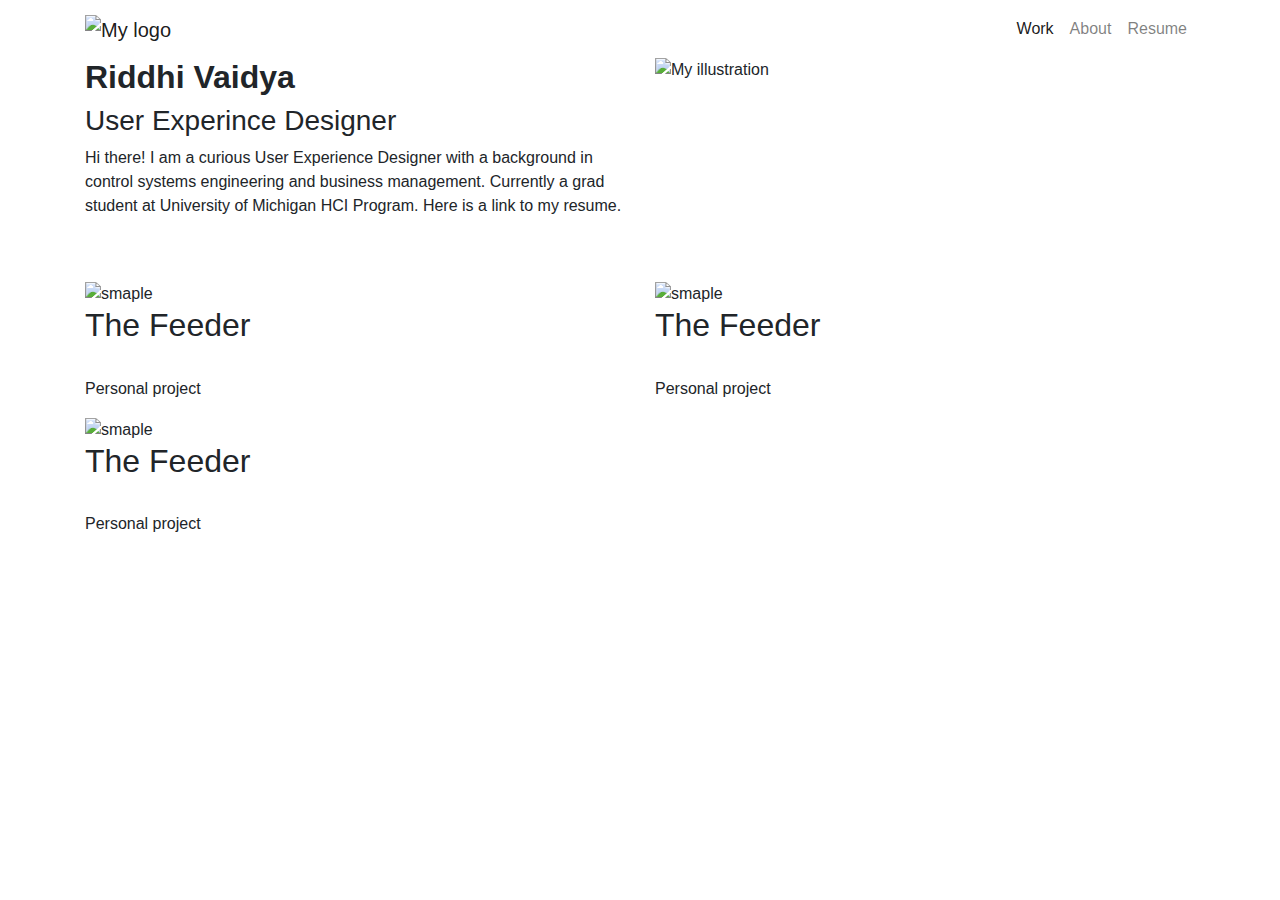
==== index.html @ ed8f0caf "Add files via upload" ====
<!DOCTYPE html>
<html lang="en">
  <head>
    <!-- Required meta tags -->
    <meta charset="utf-8">
    <meta name="viewport" content="width=device-width, initial-scale=1, shrink-to-fit=no">

    <!-- Styling -->
    <link rel="stylesheet" type="text/css" href="css/nf.css">
    <link rel="stylesheet" type="text/css" href="css/html5reset.css">
  <!--   <link rel="stylesheet" type="text/css" href="css/masterstylesheet.css">
     -->

    <!-- Bootstrap CSS -->
    <link rel="stylesheet" href="https://stackpath.bootstrapcdn.com/bootstrap/4.3.1/css/bootstrap.min.css" integrity="sha384-ggOyR0iXCbMQv3Xipma34MD+dH/1fQ784/j6cY/iJTQUOhcWr7x9JvoRxT2MZw1T" crossorigin="anonymous">

    <title>Menu</title>
   </head>
   <body>
      <section id="header">
        <div class="container-fluid">
          <nav class="navbar navbar-expand-md navbar-light">
            <div class="container">
              <a href="menu.html" class="navbar-brand">
                <img src="logofornav.png" alt="My logo">
              </a>
              <button class="navbar-toggler" type="button" data-toggle="collapse" data-target="#navbarSupportedContent" aria-controls="navbarSupportedContent" aria-label="Toggle navigation">
                <span class="navbar-toggler-icon"></span>
                
              </button>

              <div class="collapse navbar-collapse" id="navbarSupportedContent">
                <ul class="navbar-nav ml-auto">
                  <li class="nav-item active">
                    <a href="menu.html" class="nav-link">Work</a>
                  </li>

                  <li class="nav-item">
                    <a href="#" class="nav-link">About</a>
                  </li>

                  <li class="nav-item">
                    <a href="#" class="nav-link">Resume</a>
                  </li>
                </ul>
              </div>
            </div>
          </nav>
        </div>
        
      </section>

    	<!-- Main content-Menu -->
   		<section class="team-area">
        <div class="container">
          <div nav-bar>
            
          </div>
          
        </div>
   			<div class="container">
   				<div class="row">
   					<div class="col-xs-12 col-sm-12 col-md-6">
   						<div class="main-banner">
   							<h2><strong>Riddhi Vaidya</strong></h2>
   							<h3>User Experince Designer</h3>
   							<p>Hi there! I am a curious User Experience Designer with a background in control systems engineering and business management. Currently a grad student at University of Michigan HCI Program. Here is a link to my resume.</p>
   						</div>
   					</div>
   					<div class="col-xs-12 col-sm-12 col-md-6">
   						<div class="main-illustration">
   							<img src="home_page_illustration.png" alt="My illustration">
   						</div>
   					</div>
   				</div>
   				<br>
   				<br>
   			<!-- <h3 class="section-heading">Norfolk Menu</h3> -->
   				<div class="row">
            <div class="col-xs-12 col-sm-6 col-md-6 cover">
              <img src="home_page_illustration.png" class="thumbnail" alt="smaple">
              <div class="overlay">
                <h2>The Feeder</h2>
                <br>
                <p>Personal project</p>
              </div>
            </div>
   					
   					<div class="col-xs-12 col-sm-6 col-md-6 cover">
              <img src="home_page_illustration.png" class="thumbnail" alt="smaple">
              <div class="overlay">
                <h2>The Feeder</h2>
                <br>
                <p>Personal project</p>
              </div>
            </div>

            <div class="col-xs-12 col-sm-6 col-md-6 cover">
              <img src="home_page_illustration.png" class="thumbnail" alt="smaple">
              <div class="overlay">
                <h2>The Feeder</h2>
                <br>
                <p>Personal project</p>
              </div>
            </div>
   				</div>
   			</div>
   		</section>


	   	<script src="https://code.jquery.com/jquery-3.3.1.slim.min.js" integrity="sha384-q8i/X+965DzO0rT7abK41JStQIAqVgRVzpbzo5smXKp4YfRvH+8abtTE1Pi6jizo" crossorigin="anonymous"></script>
	    <script src="https://cdnjs.cloudflare.com/ajax/libs/popper.js/1.14.7/umd/popper.min.js" integrity="sha384-UO2eT0CpHqdSJQ6hJty5KVphtPhzWj9WO1clHTMGa3JDZwrnQq4sF86dIHNDz0W1" crossorigin="anonymous"></script>
	    <script src="https://stackpath.bootstrapcdn.com/bootstrap/4.3.1/js/bootstrap.min.js" integrity="sha384-JjSmVgyd0p3pXB1rRibZUAYoIIy6OrQ6VrjIEaFf/nJGzIxFDsf4x0xIM+B07jRM" crossorigin="anonymous"></script>
   </body>
  </html>
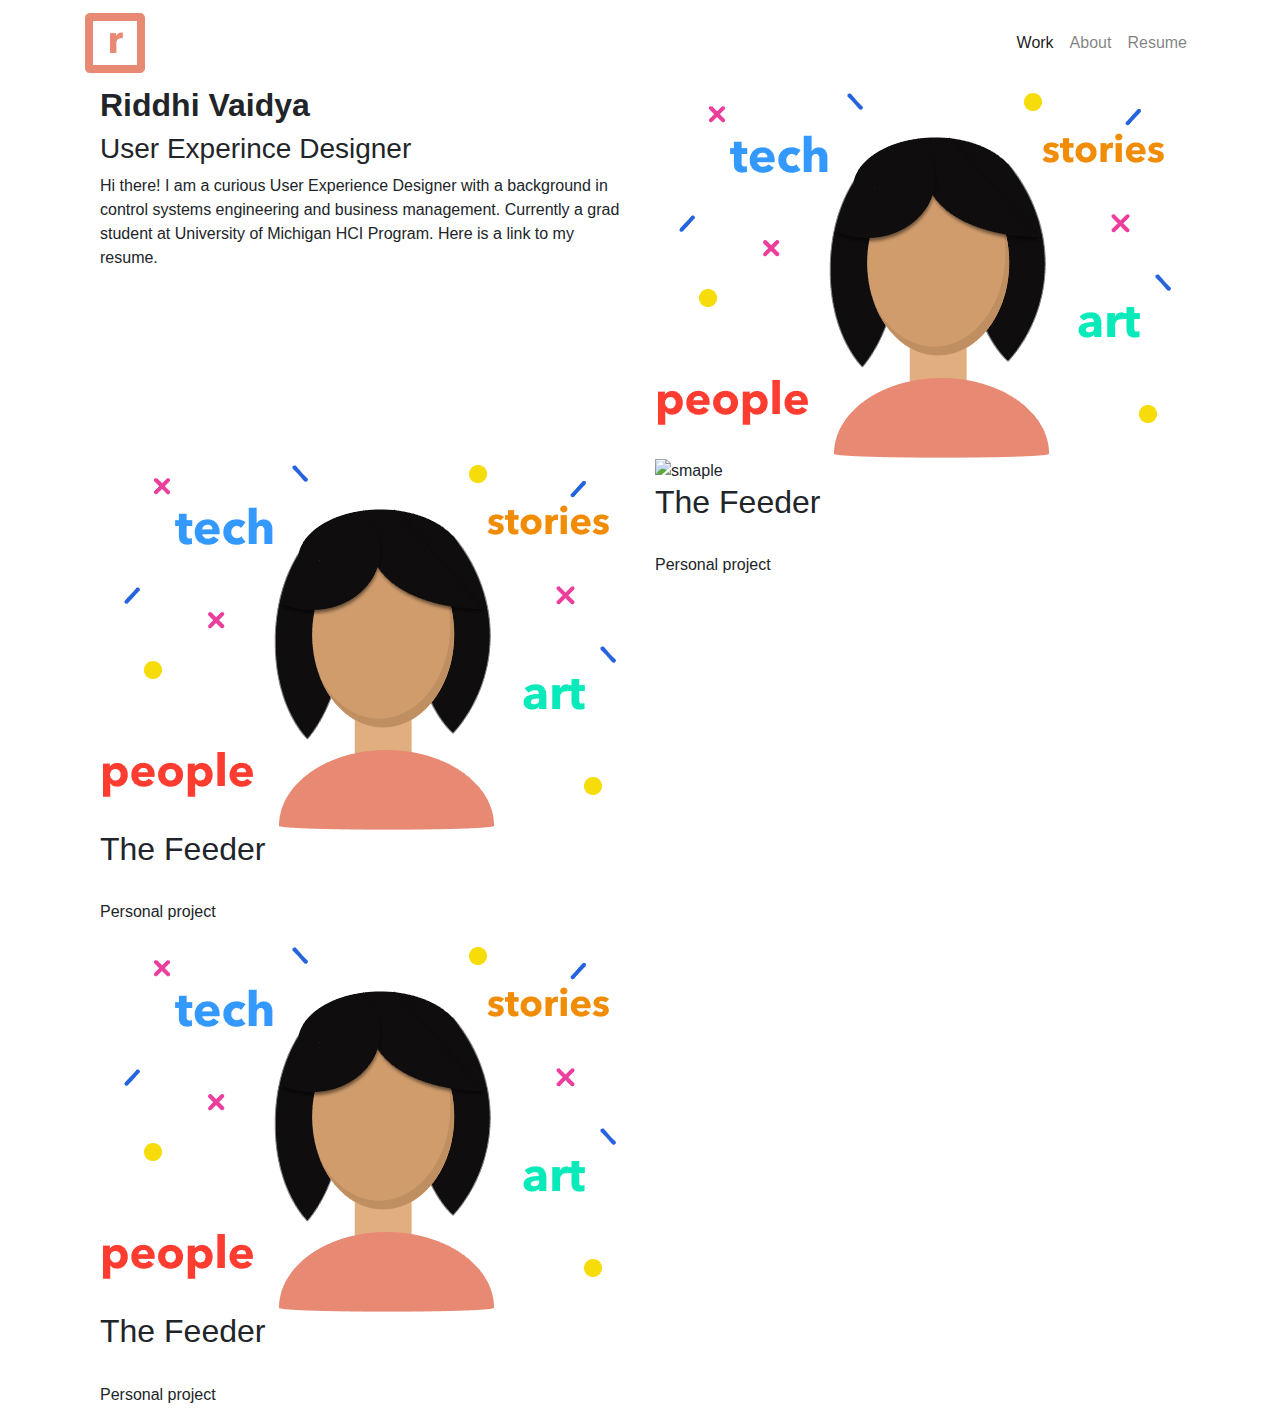
==== commit 53c01a8b: "Update index.html" ====
--- a/index.html
+++ b/index.html
@@ -22,7 +22,7 @@
           <nav class="navbar navbar-expand-md navbar-light">
             <div class="container">
               <a href="menu.html" class="navbar-brand">
-                <img src="logofornav.png" alt="My logo">
+                <img src="images/main/logofornav.png" alt="My logo">
               </a>
               <button class="navbar-toggler" type="button" data-toggle="collapse" data-target="#navbarSupportedContent" aria-controls="navbarSupportedContent" aria-label="Toggle navigation">
                 <span class="navbar-toggler-icon"></span>
@@ -51,12 +51,9 @@
       </section>
 
     	<!-- Main content-Menu -->
-   		<section class="team-area">
+   	<section class="team-area">
         <div class="container">
-          <div nav-bar>
-            
-          </div>
-          
+          <div nav-bar>  
         </div>
    			<div class="container">
    				<div class="row">
@@ -69,16 +66,11 @@
    					</div>
    					<div class="col-xs-12 col-sm-12 col-md-6">
    						<div class="main-illustration">
-   							<img src="home_page_illustration.png" alt="My illustration">
+   							<img src="images/main/home_page_illustration.png" alt="My illustration">
    						</div>
    					</div>
-   				</div>
-   				<br>
-   				<br>
-   			<!-- <h3 class="section-heading">Norfolk Menu</h3> -->
-   				<div class="row">
             <div class="col-xs-12 col-sm-6 col-md-6 cover">
-              <img src="home_page_illustration.png" class="thumbnail" alt="smaple">
+              <img src="images/main/home_page_illustration.png" class="thumbnail" alt="smaple">
               <div class="overlay">
                 <h2>The Feeder</h2>
                 <br>
@@ -86,7 +78,7 @@
               </div>
             </div>
    					
-   					<div class="col-xs-12 col-sm-6 col-md-6 cover">
+   	    <div class="col-xs-12 col-sm-6 col-md-6 cover">
               <img src="home_page_illustration.png" class="thumbnail" alt="smaple">
               <div class="overlay">
                 <h2>The Feeder</h2>
@@ -96,20 +88,20 @@
             </div>
 
             <div class="col-xs-12 col-sm-6 col-md-6 cover">
-              <img src="home_page_illustration.png" class="thumbnail" alt="smaple">
+              <img src="images/main/home_page_illustration.png" class="thumbnail" alt="smaple">
               <div class="overlay">
                 <h2>The Feeder</h2>
                 <br>
                 <p>Personal project</p>
               </div>
             </div>
-   				</div>
-   			</div>
-   		</section>
+   	</div>
+   </div>
+  </section>
 
 
 	   	<script src="https://code.jquery.com/jquery-3.3.1.slim.min.js" integrity="sha384-q8i/X+965DzO0rT7abK41JStQIAqVgRVzpbzo5smXKp4YfRvH+8abtTE1Pi6jizo" crossorigin="anonymous"></script>
 	    <script src="https://cdnjs.cloudflare.com/ajax/libs/popper.js/1.14.7/umd/popper.min.js" integrity="sha384-UO2eT0CpHqdSJQ6hJty5KVphtPhzWj9WO1clHTMGa3JDZwrnQq4sF86dIHNDz0W1" crossorigin="anonymous"></script>
 	    <script src="https://stackpath.bootstrapcdn.com/bootstrap/4.3.1/js/bootstrap.min.js" integrity="sha384-JjSmVgyd0p3pXB1rRibZUAYoIIy6OrQ6VrjIEaFf/nJGzIxFDsf4x0xIM+B07jRM" crossorigin="anonymous"></script>
    </body>
-  </html>+  </html>
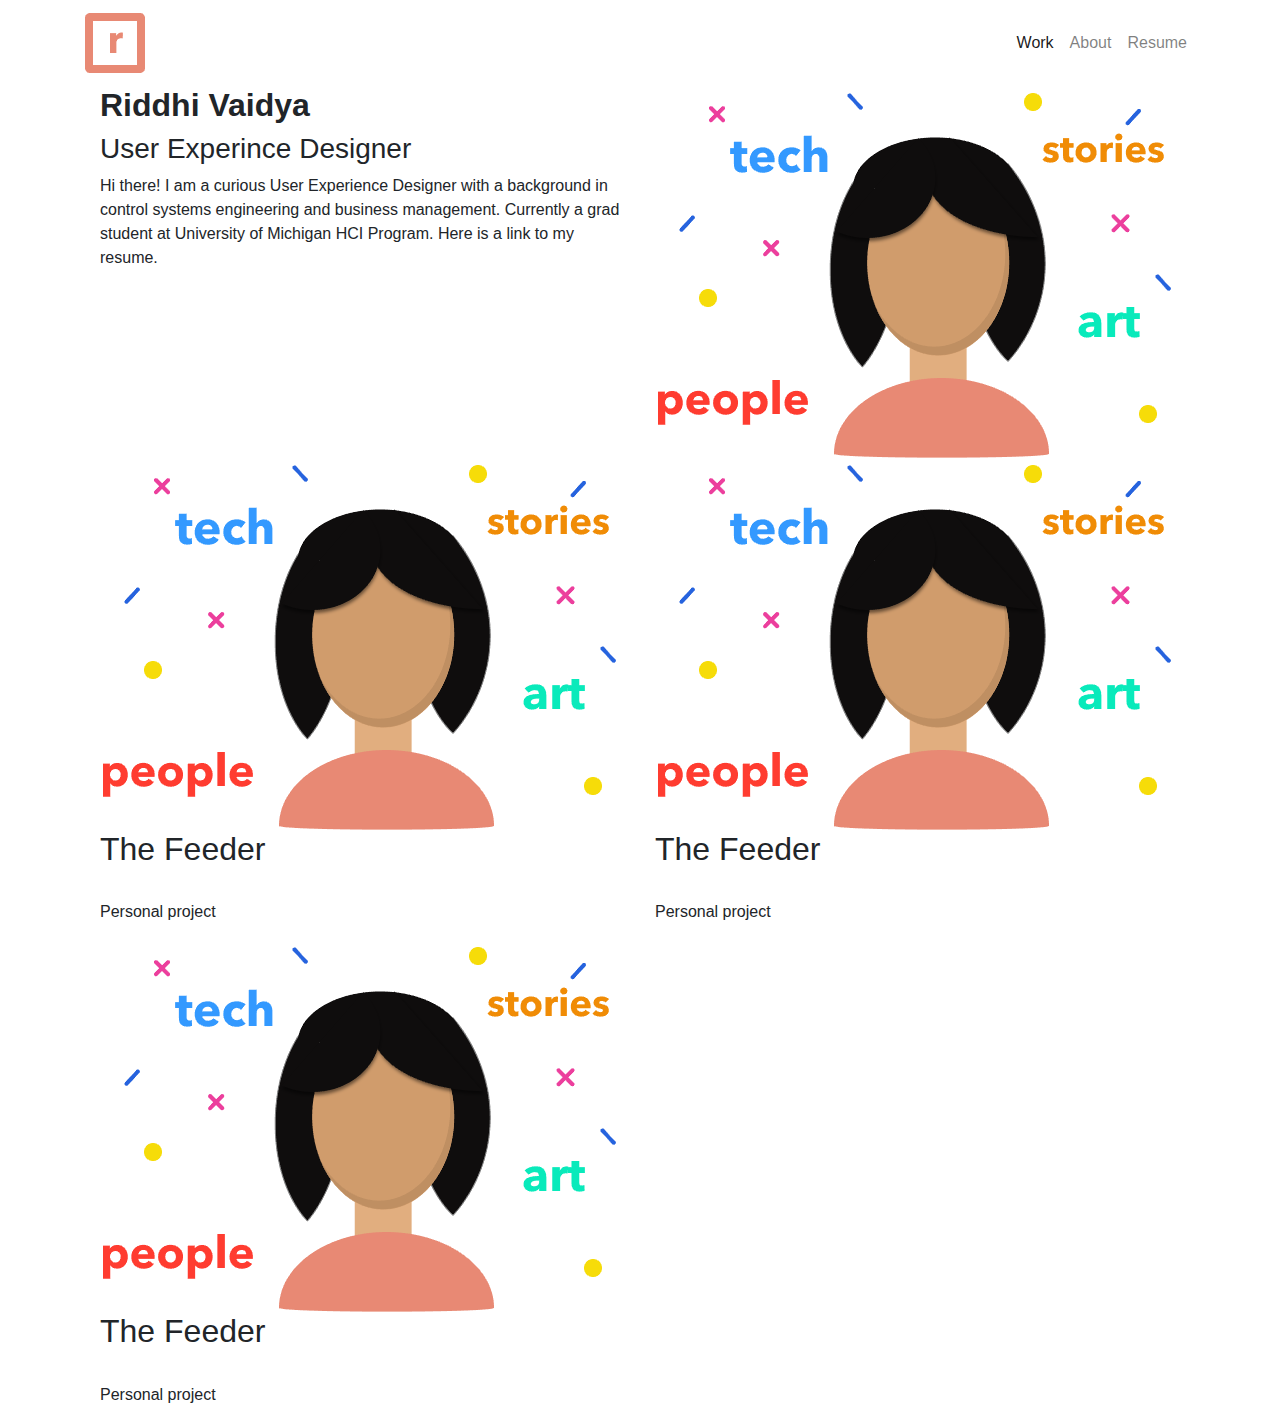
==== commit 31229c80: "Update index.html" ====
--- a/index.html
+++ b/index.html
@@ -69,6 +69,8 @@
    							<img src="images/main/home_page_illustration.png" alt="My illustration">
    						</div>
    					</div>
+					<br>
+					<br>
             <div class="col-xs-12 col-sm-6 col-md-6 cover">
               <img src="images/main/home_page_illustration.png" class="thumbnail" alt="smaple">
               <div class="overlay">
@@ -79,7 +81,7 @@
             </div>
    					
    	    <div class="col-xs-12 col-sm-6 col-md-6 cover">
-              <img src="home_page_illustration.png" class="thumbnail" alt="smaple">
+              <img src="images/main/home_page_illustration.png" class="thumbnail" alt="smaple">
               <div class="overlay">
                 <h2>The Feeder</h2>
                 <br>
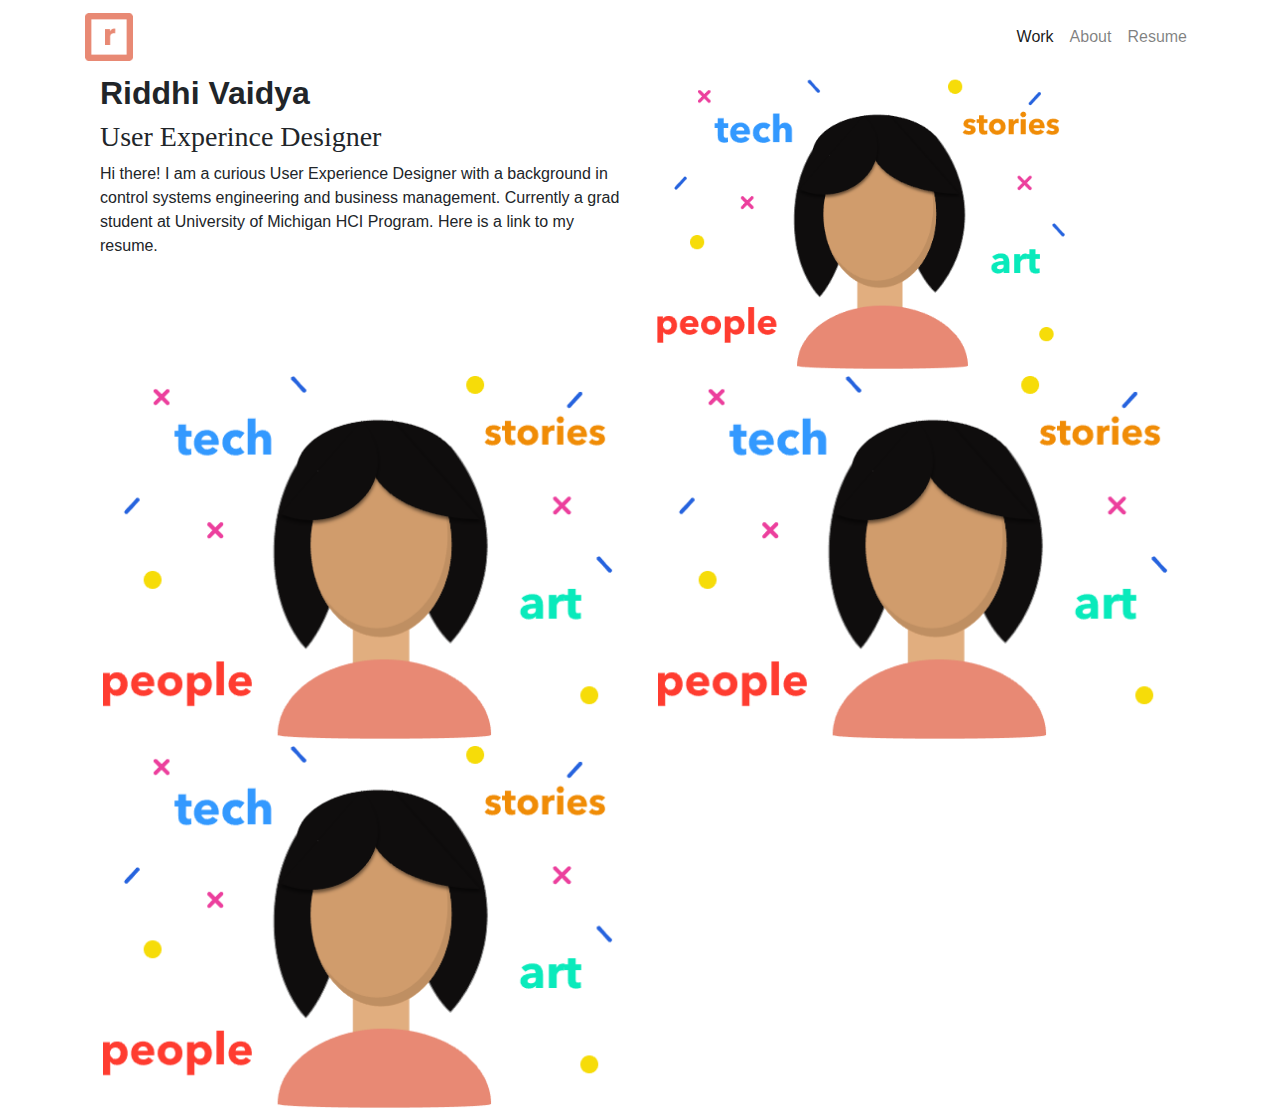
==== commit 03dccd48: "Update index.html" ====
--- a/index.html
+++ b/index.html
@@ -6,7 +6,7 @@
     <meta name="viewport" content="width=device-width, initial-scale=1, shrink-to-fit=no">
 
     <!-- Styling -->
-    <link rel="stylesheet" type="text/css" href="css/nf.css">
+    <link rel="stylesheet" type="text/css" href="css/main.css">
     <link rel="stylesheet" type="text/css" href="css/html5reset.css">
   <!--   <link rel="stylesheet" type="text/css" href="css/masterstylesheet.css">
      -->
--- a/css/main.css
+++ b/css/main.css
@@ -0,0 +1,499 @@
+/* Skip to content*/
+  
+  a.skipcont{
+   
+    padding: 6px;
+    position: absolute;
+    top: -44px;
+    -webkit-transition: initial;
+    transition: initial;
+    z-index: -999;
+    overflow: hidden;
+  }
+
+  a.skipcont:focus, a.skipcont:active{
+  top:auto;
+    -webkit-transition: default;
+  transition: default;
+  z-index: 999;
+  color: black;
+  background-color: #f1f1f1;
+  overflow: auto;
+  }
+
+
+
+/*Major body elements and styling*/
+html{
+  scroll-behavior: smooth;
+}
+*{
+  box-sizing: border-box;
+}
+body{
+  background-color: #f4f4f4;
+  font-size: 20px;
+  line-height: 1.8em;
+  margin: 0;
+  padding: 0;
+  font-family: Times;
+  color: #333333;
+  display: block;
+  width:100vw;
+  text-decoration: none;
+}
+h1{
+  font-size: 3em;
+  line-height: 1.3em;
+}
+
+h2{
+  font-size: 2em;
+  line-height: 1.6em;
+  font-weight: 700;
+}
+
+h3{
+  font-family: "Roboto slab", serif;
+  font-size: 20px;
+  line-height: 1.5em;
+  padding-top: 30px;
+}
+
+.cover {
+  position: relative;
+	padding: 0;
+}
+
+.thumbnail {
+  display: block;
+  width: 100%;
+  height: 100%;
+}
+
+.overlay {
+  position: absolute;
+  top: 0;
+  bottom: 0;
+  left: 0;
+  right: 0;
+  height: 100%;
+  width: 100%;
+  opacity: 0;
+  transition: .5s ease;
+	-webkit-transition: .5s ease;
+	-moz-transition:.5s ease;
+	-o-transition: .5s ease;
+  background-color: var(--color_black, black);
+}
+
+.overlay h2,p{
+	margin: 0;
+}
+
+.cover:hover .overlay {
+  opacity: 0.7;
+}
+
+
+.overlay p, .overlay h2{
+  color: white;
+  position: relative;
+  top: 45%;
+  left: 50%;
+  -webkit-transform: translate(-50%, -50%);
+  -ms-transform: translate(-50%, -50%);
+  transform: translate(-50%, -50%);
+  text-align: center;
+}
+
+img{
+	width: 80%;
+	height: 80%;
+}
+
+/*Links styling*/
+a {
+  text-decoration: none;}         /* Unvisited link  */
+a {color:#333333;}     
+
+a:hover {color:#0000ff;}   /* Mouse over link */
+
+/*Navigation bar styling*/
+.currentelement{
+  text-decoration: underline;
+  color: #cc0000;
+}
+.element{
+  text-decoration: none;
+}
+.nav{
+  display: flex;
+  align-items: flex-start;
+  flex-direction: row;
+  padding-top: 2px;
+  padding-left: 24px;
+  /*background-color: #ffffff;*/
+  height: 100px;
+
+}
+.left{
+  display: block;
+  margin-right: auto;
+  padding: 18px;
+
+}
+.nav-ifNotMobile{
+  display:block;
+  margin-right: 4%;
+ /* box-sizing: border-box;*/
+  padding: 18px;
+}
+.logo-ifNotMobile{
+  display: block;
+  margin: 0;
+  padding: 18px;
+}
+.currentelement{
+  display: inline-block;
+  color: red;
+  padding: 18px;
+}
+.element{
+  display:inline-block;
+  padding: 18px;
+}
+
+/*Main content of page*/
+.container{
+  margin: 0, auto;
+  padding:0;
+}
+
+/*Landing page*/
+.myintro{
+  margin: 5em, 0, 5em, 0;
+  padding: 40px 30px;
+}
+.myintro p{
+  padding: 5px, 0;
+}
+
+/*About page*/
+#main_image{
+  width: 100%
+
+}
+.header {
+        color: #003366;
+        font-size: 27px;
+        padding: 10px;
+        }
+
+ .bigicon {
+    font-size: 35px;
+    color: #003366;
+    padding-left:2%;
+        }
+  form div{
+      display:inline-block;
+      width: 90%;
+        }
+  button.btn{            
+      display: block;
+      margin: 0 auto;
+      font-size: 20px;
+        }
+
+/*Yoga design page*/
+.yogabanner{
+  background-attachment: fixed; /* Parallax effect */
+  background-image: url(../images/yoga/parallax.png);      /* Your code here - Link to header.jpg in the images folder */
+  background-position: center;  /* Parallax effect */
+  background-repeat: no-repeat; /* Parallax effect */
+  background-size: cover;       /* Parallax effect */
+  /*color: white;*/
+  height: 400px;                /* Parallax effect */
+  grid-column:1/-1;
+  grid-row:2/3;
+}
+
+.yogabanner h2{
+  color:black;
+  text-align: center;
+}
+.yogabanner p{
+  color: black;
+  font-size: 24px;
+  padding: 0 100px;
+  text-align: center;
+}
+
+  .yoga-card{
+    display:flex;
+    flex-direction: column;
+    justify-content: center;
+    max-width: 100%
+
+  }
+
+
+/*Photo gallery*/
+.spleffect{
+  font-family: "Avant Garde", Avantgarde, "Century Gothic", CenturyGothic, "AppleGothic", sans-serif;
+  font-size: 100%;
+  padding: 80px 50px;
+  text-align: center;
+  text-transform: uppercase;
+  text-rendering: optimizeLegibility;
+    color: #131313;
+    background-color: #e7e5e4;
+    letter-spacing: .15em;
+    text-shadow: 
+      1px -1px 0 #767676, 
+      -1px 2px 1px #737272, 
+      -2px 4px 1px #767474, 
+      -3px 6px 1px #787777, 
+      -4px 8px 1px #7b7a7a, 
+      -5px 10px 1px #7f7d7d, 
+      -6px 12px 1px #828181, 
+      -7px 14px 1px #868585, 
+      -8px 16px 1px #8b8a89, 
+      -9px 18px 1px #8f8e8d, 
+      -10px 20px 1px #949392, 
+      -11px 22px 1px #999897, 
+      -12px 24px 1px #9e9c9c, 
+      -13px 26px 1px #a3a1a1, 
+      -14px 28px 1px #a8a6a6, 
+      -15px 30px 1px #adabab, 
+      -16px 32px 1px #b2b1b0, 
+      -17px 34px 1px #b7b6b5, 
+      -18px 36px 1px #bcbbba, 
+      -19px 38px 1px #c1bfbf, 
+      -20px 40px 1px #c6c4c4, 
+      -21px 42px 1px #cbc9c8, 
+      -22px 44px 1px #cfcdcd, 
+      -23px 46px 1px #d4d2d1, 
+      -24px 48px 1px #d8d6d5, 
+      -25px 50px 1px #dbdad9, 
+      -26px 52px 1px #dfdddc, 
+      -27px 54px 1px #e2e0df, 
+      -28px 56px 1px #e4e3e2;
+}
+
+.gallery{
+    display: -webkit-box;
+    display: flex;
+    flex-wrap: wrap;
+    -webkit-box-align: start;
+            align-items: flex-start;
+    -webkit-box-pack: center;
+            justify-content: center;
+    min-height: 200px;
+}
+ .gallery > img{
+    border: 5px #000000 solid;
+    margin: 10px;
+    width: 300px;
+  }
+
+/*Mobile view*/
+@media only screen and (max-width: 570px) {
+.nav-ifNotMobile{
+  display: none;
+}
+.logo-ifNotMobile{
+  display: none;
+}
+#main_image{
+  padding: 0;
+  width: 100%;
+  order: 1;
+}
+section.infoabout{
+  order: 2;
+  padding: 0, 2em, 0, 2em;
+}
+
+/*Card styling*/
+ #projects{
+    min-height: 500px;
+    display: -webkit-box;
+    display: flex;
+    flex-wrap: wrap;
+    -webkit-box-pack: center;
+            justify-content: center;
+    -webkit-box-align: center;
+            align-items: center;
+  }
+
+.card-body{
+  flex-basis: 400px;
+    margin: 12px;
+    background: #fff;
+    border-radius: 7px;
+    padding: 0 0 50px 0;
+}
+.card-image{
+    background: #f2f2f2;
+    border: 2px solid black;
+    padding: 20px 0;
+    border-radius: 7px 7px 0 0;
+}
+.card-name{
+    font-size: 1.5em;
+    color: black;
+    text-align: center;
+}
+.card-description{
+  font-size: 0.75em;
+    color: black;
+    text-align: center;
+}
+}
+
+/*Tablet view*/
+@media only screen and (min-width: 571px){
+.nav-ifMobile{
+  display: none;
+}
+.logo-ifMobile{
+  display: none;
+}
+
+ 
+  #main_image{
+  order: 2;
+  padding-top: 2%;
+}
+section.infoabout{
+  order: 1;
+}
+
+/*cards*/
+ #projects{
+    min-height: 500px;
+    display: -webkit-box;
+    display: flex;
+    flex-wrap: wrap;
+    -webkit-box-pack: center;
+            justify-content: center;
+    -webkit-box-align: center;
+            align-items: center;
+  }
+
+.card-body{
+  flex-basis: 250px;
+    margin: 12px;
+    background: #fff;
+    border-radius: 7px;
+    padding: 0 0 50px 0;
+}
+.card-image{
+    background: #f2f2f2;
+    border: 2px solid black;
+    padding: 20px 0;
+    border-radius: 7px 7px 0 0;
+}
+.card-name{
+    font-size: 1.5em;
+    color: black;
+    text-align: center;
+}
+.card-description{
+  font-size: 0.75em;
+    color: black;
+    text-align: center;
+}
+}
+
+/*Desktop view*/
+@media only screen and (min-width: 992px){
+.nav-ifMobile{
+  display: none;
+}
+.logo-ifMobile{
+  display: none;
+}
+  #main_image{
+    flex: 0,0,50%;
+    max-width: 50%;
+    order: 2;
+    padding-top: 2%;
+  }
+section.infoabout{
+  order: 1;
+}
+/*cards*/
+ #projects{
+    min-height: 500px;
+    display: -webkit-box;
+    display: flex;
+    flex-wrap: wrap;
+    -webkit-box-pack: center;
+            justify-content: center;
+    -webkit-box-align: center;
+            align-items: center;
+  }
+
+.card-body{
+  flex-basis: 250px;
+    margin: 12px;
+    background: #fff;
+    border-radius: 7px;
+    padding: 0 0 50px 0;
+}
+.card-image{
+    background: #f2f2f2;
+    border: 2px solid black;
+    padding: 20px 0;
+    border-radius: 7px 7px 0 0;
+}
+.card-name{
+    font-size: 1.5em;
+    color: black;
+    text-align: center;
+}
+.card-description{
+  font-size: 0.75em;
+    color: black;
+    text-align: center;
+}
+}
+
+
+/*footer*/
+.footer{
+  background-color: #f1f1f1;
+  color: #333333;
+  padding: 30px;
+  text-align: center;
+  position: relative;
+  left: 0;
+  bottom: 0;
+  right: 0;
+  width: 100%;
+  overflow: hidden;
+}
+.footer-nav> ul > li{
+  display: inline-block;
+  text-decoration: none;
+  text-decoration-line: none;
+}
+.sm{
+margin: 20px, 0;
+}
+.sm > li{
+  display: inline-block;
+  margin:0 6.5px;
+  width: 40px;
+  height: 40px;
+  justify-content: center;
+  align-items: center;
+  color: black;
+}
+
+@media screen and (prefers-reduced-motion:reduce){
+  html{
+       scroll-behavior: auto;/* Removes scroll animation */
+  }
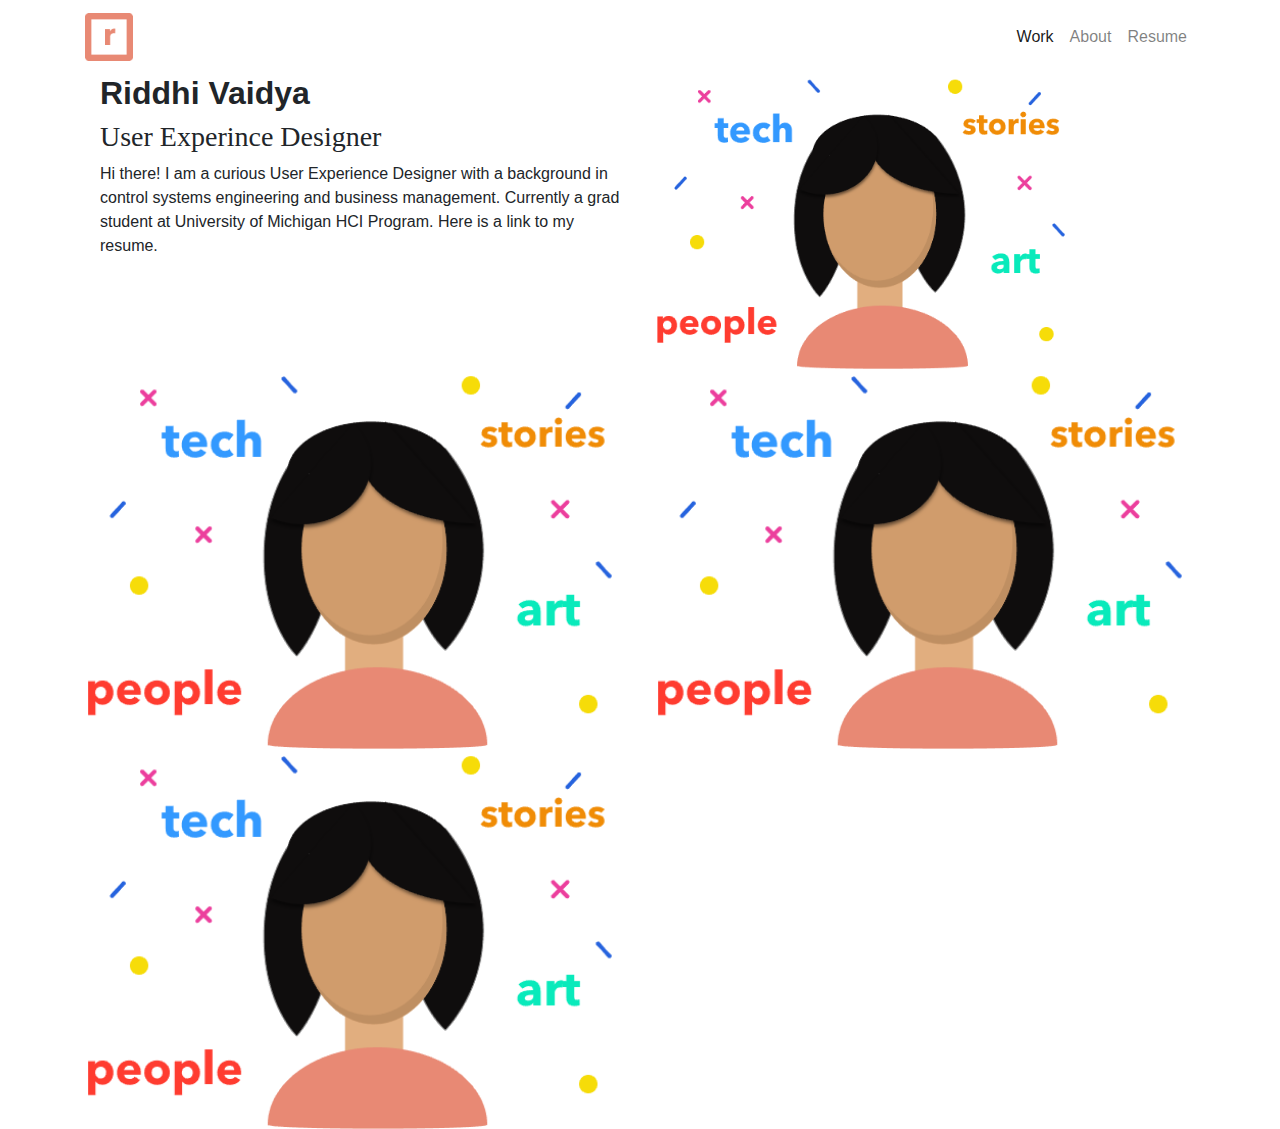
==== commit d72da2f8: "Update index.html" ====
--- a/index.html
+++ b/index.html
@@ -71,6 +71,7 @@
    					</div>
 					<br>
 					<br>
+	<div class="row">
             <div class="col-xs-12 col-sm-6 col-md-6 cover">
               <img src="images/main/home_page_illustration.png" class="thumbnail" alt="smaple">
               <div class="overlay">
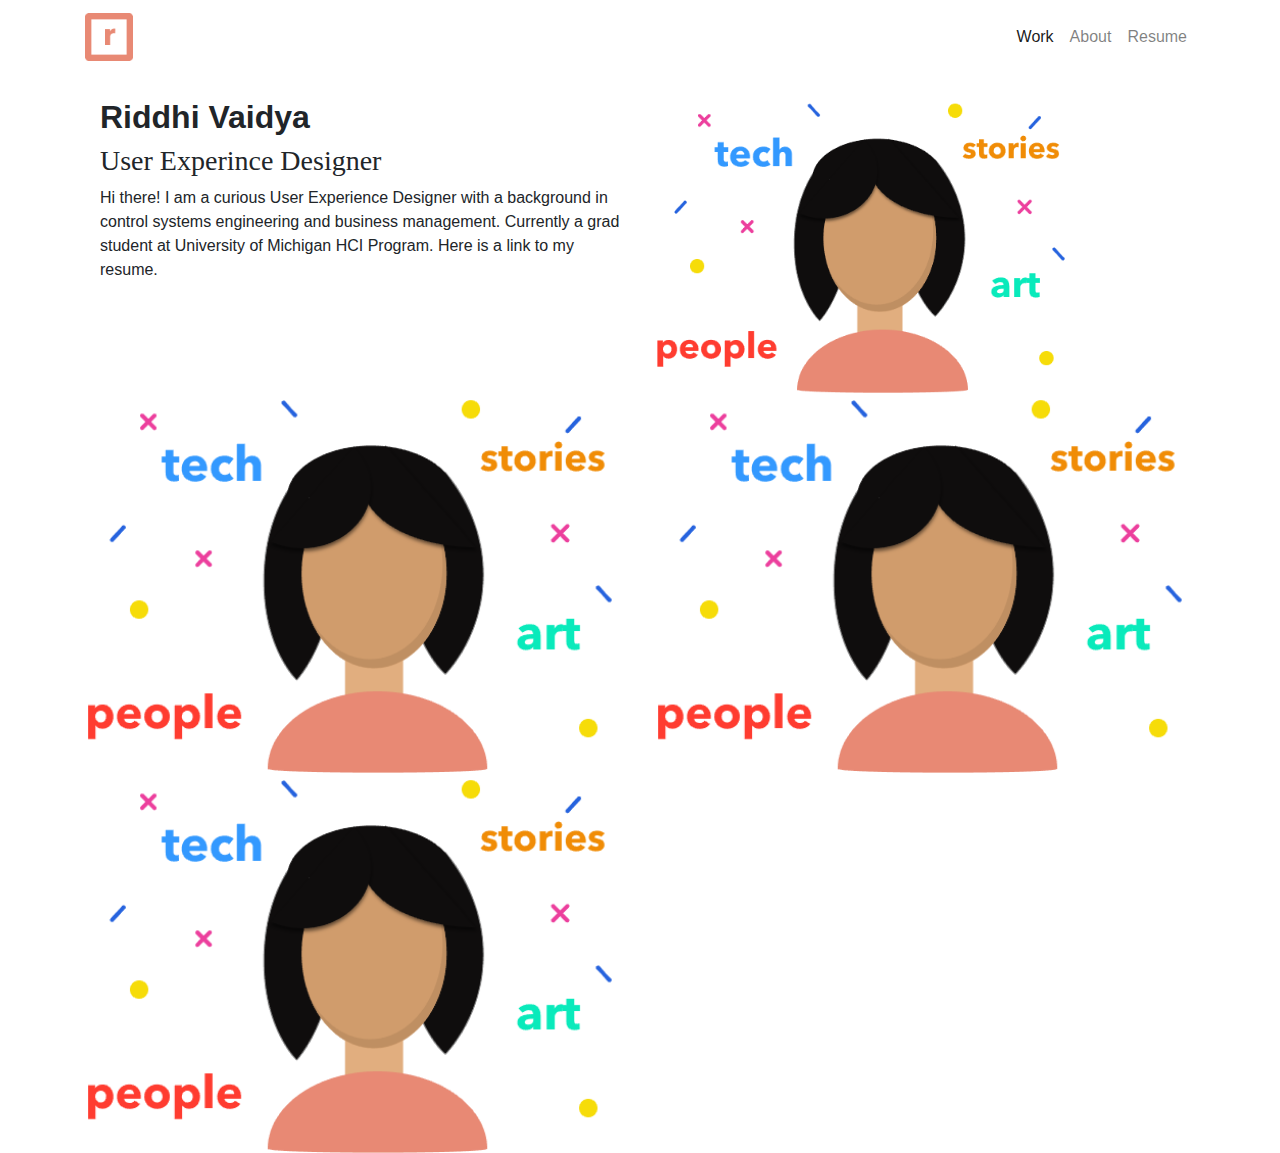
==== commit d4c658a7: "Update index.html" ====
--- a/index.html
+++ b/index.html
@@ -49,7 +49,7 @@
         </div>
         
       </section>
-
+	<br>
     	<!-- Main content-Menu -->
    	<section class="team-area">
         <div class="container">
--- a/css/main.css
+++ b/css/main.css
@@ -36,7 +36,7 @@
   line-height: 1.8em;
   margin: 0;
   padding: 0;
-  font-family: Times;
+  font-family: Avenir next;
   color: #333333;
   display: block;
   width:100vw;
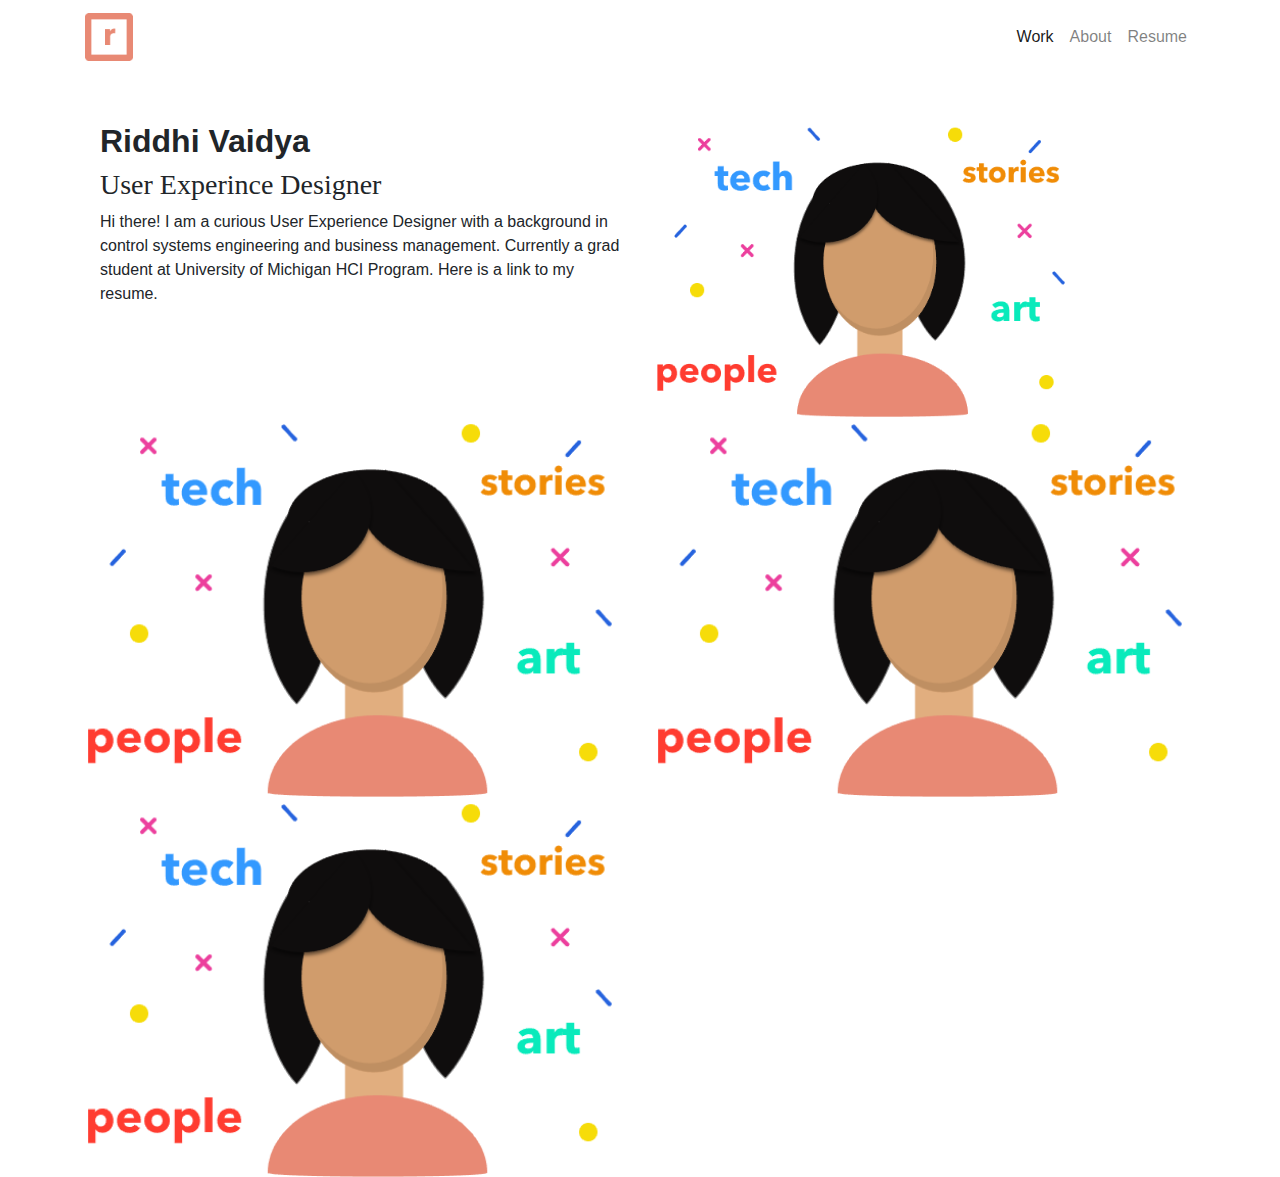
==== commit ea1ed171: "Update index.html" ====
--- a/index.html
+++ b/index.html
@@ -49,6 +49,7 @@
         </div>
         
       </section>
+	<br>
 	<br>
     	<!-- Main content-Menu -->
    	<section class="team-area">
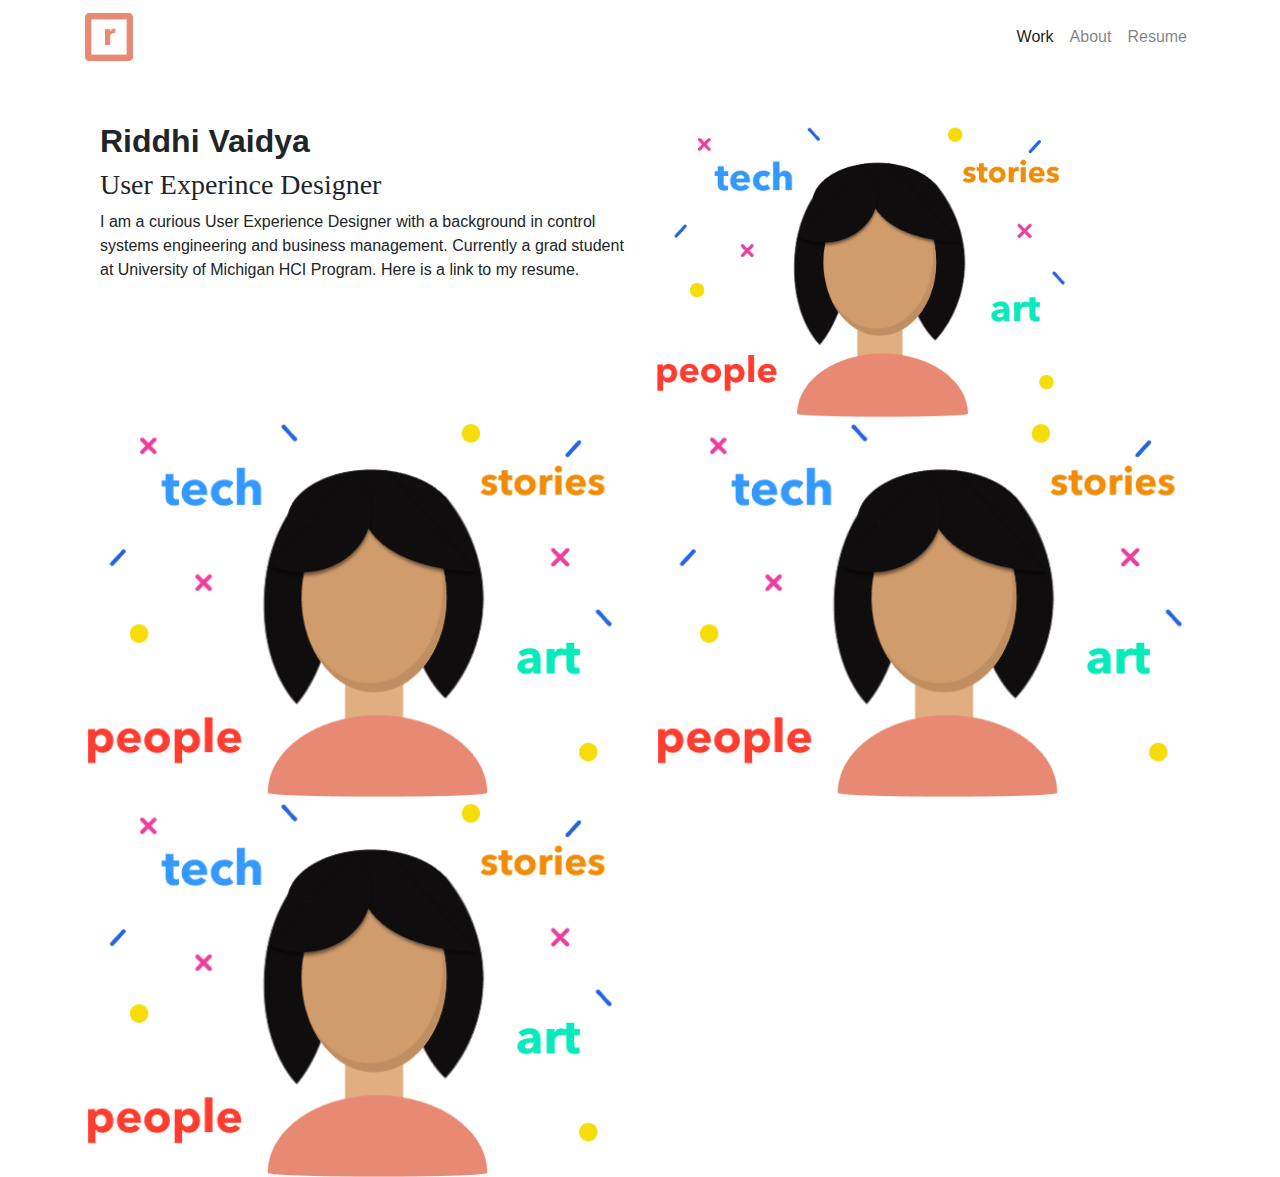
==== commit c0e1a0f1: "Update index.html" ====
--- a/index.html
+++ b/index.html
@@ -62,7 +62,7 @@
    						<div class="main-banner">
    							<h2><strong>Riddhi Vaidya</strong></h2>
    							<h3>User Experince Designer</h3>
-   							<p>Hi there! I am a curious User Experience Designer with a background in control systems engineering and business management. Currently a grad student at University of Michigan HCI Program. Here is a link to my resume.</p>
+   							<p>I am a curious User Experience Designer with a background in control systems engineering and business management. Currently a grad student at University of Michigan HCI Program. Here is a link to my resume.</p>
    						</div>
    					</div>
    					<div class="col-xs-12 col-sm-12 col-md-6">
